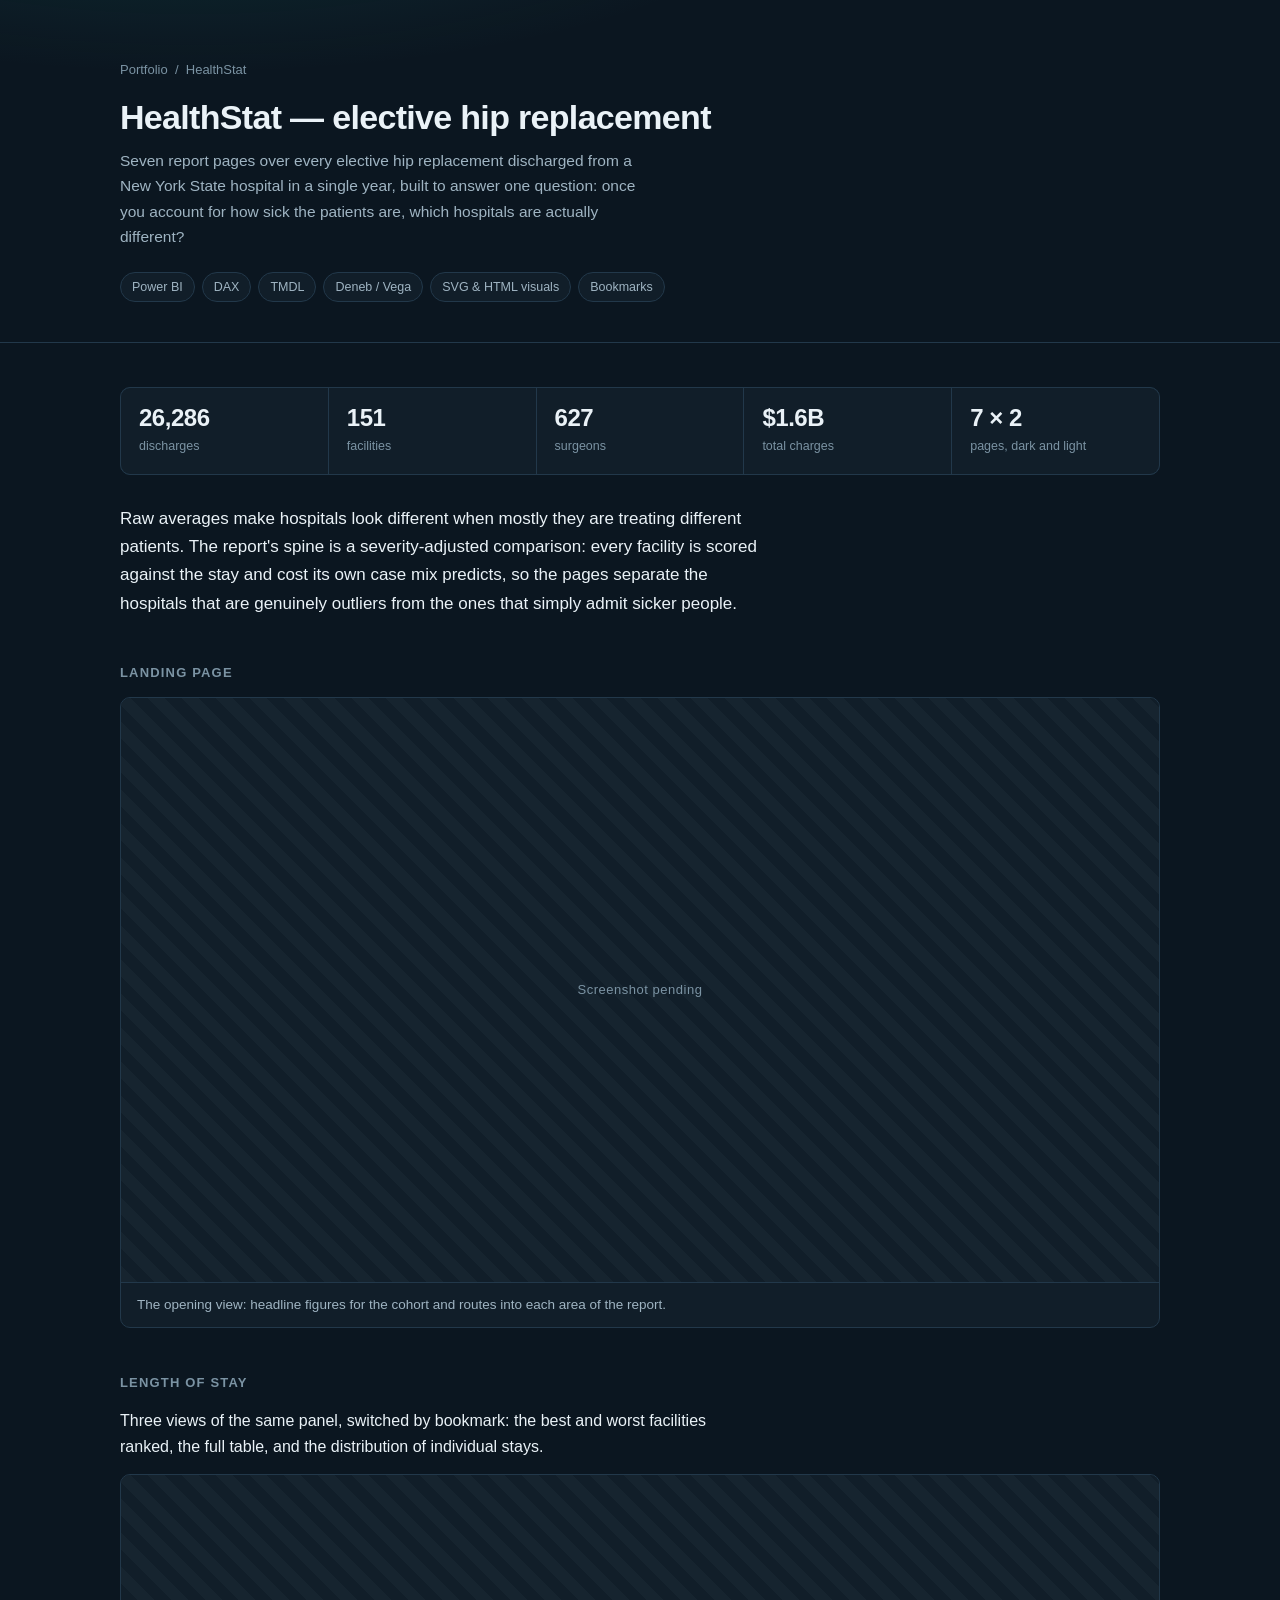
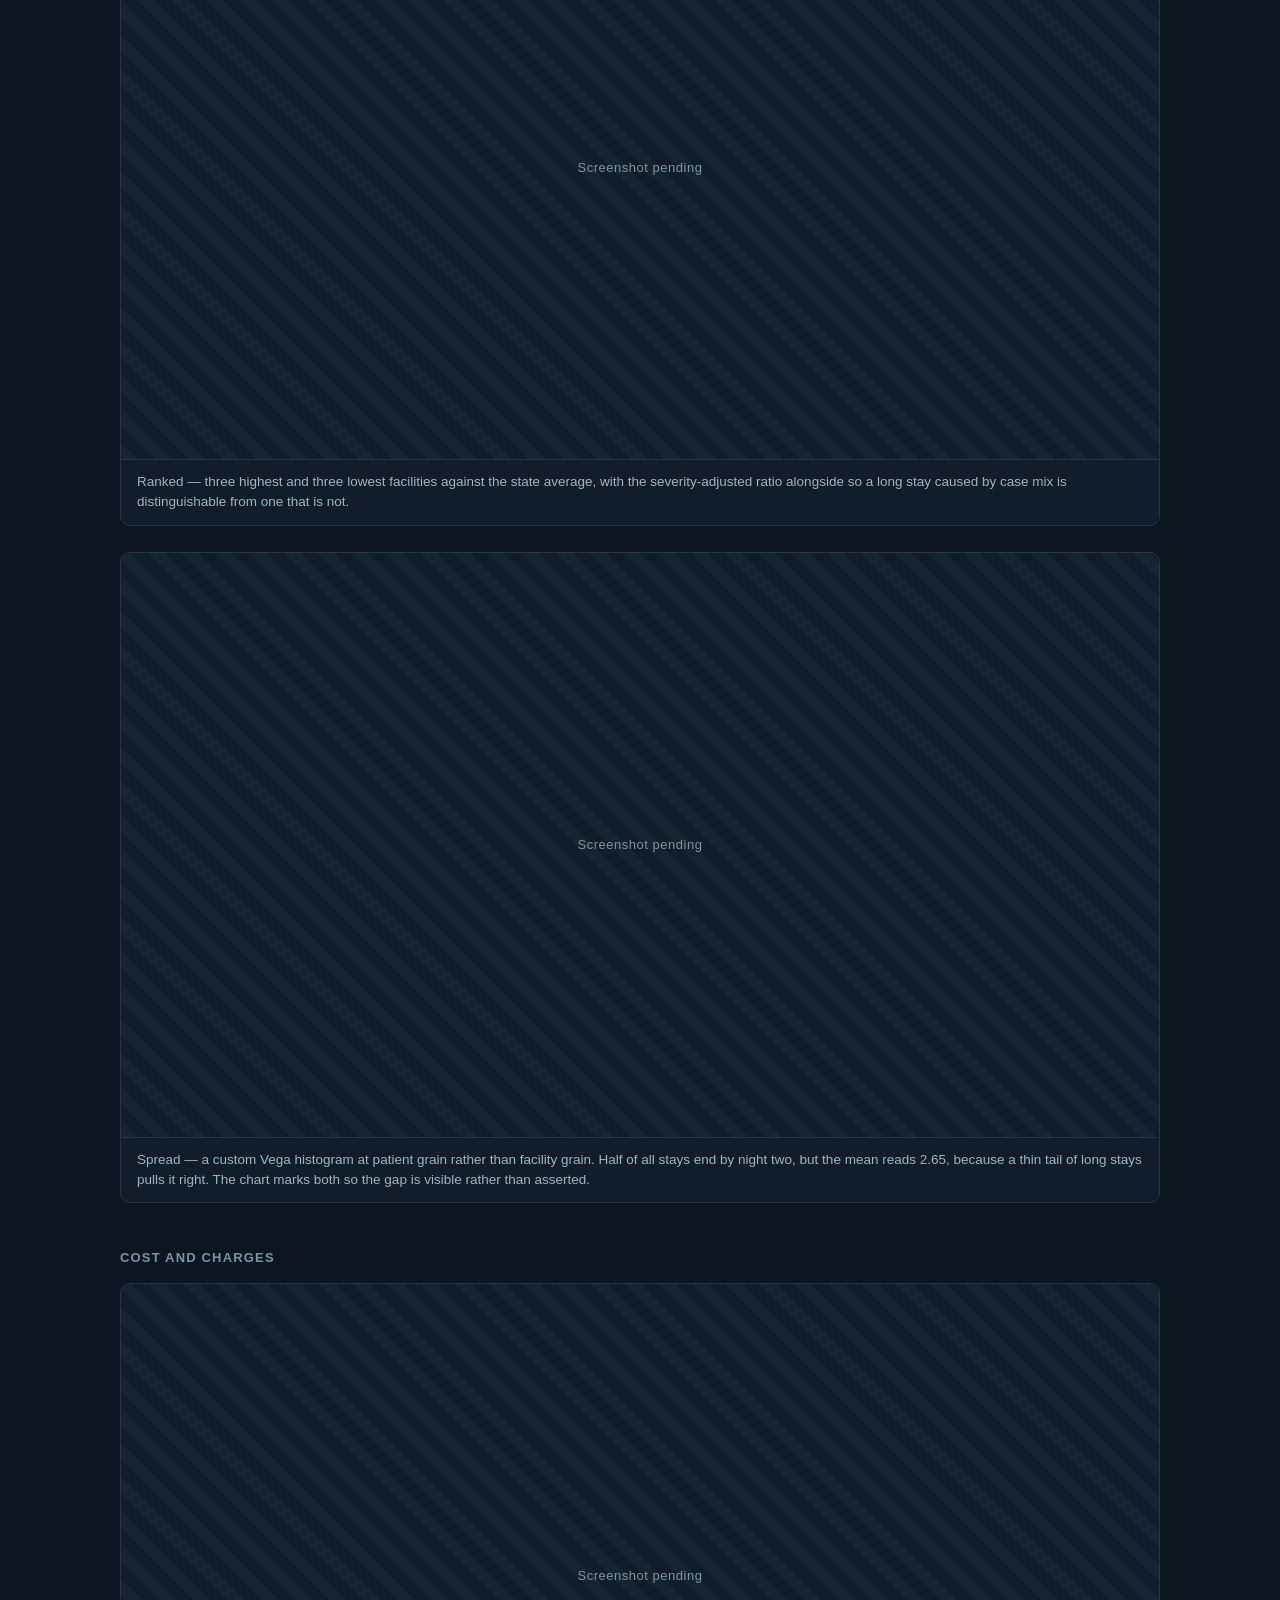
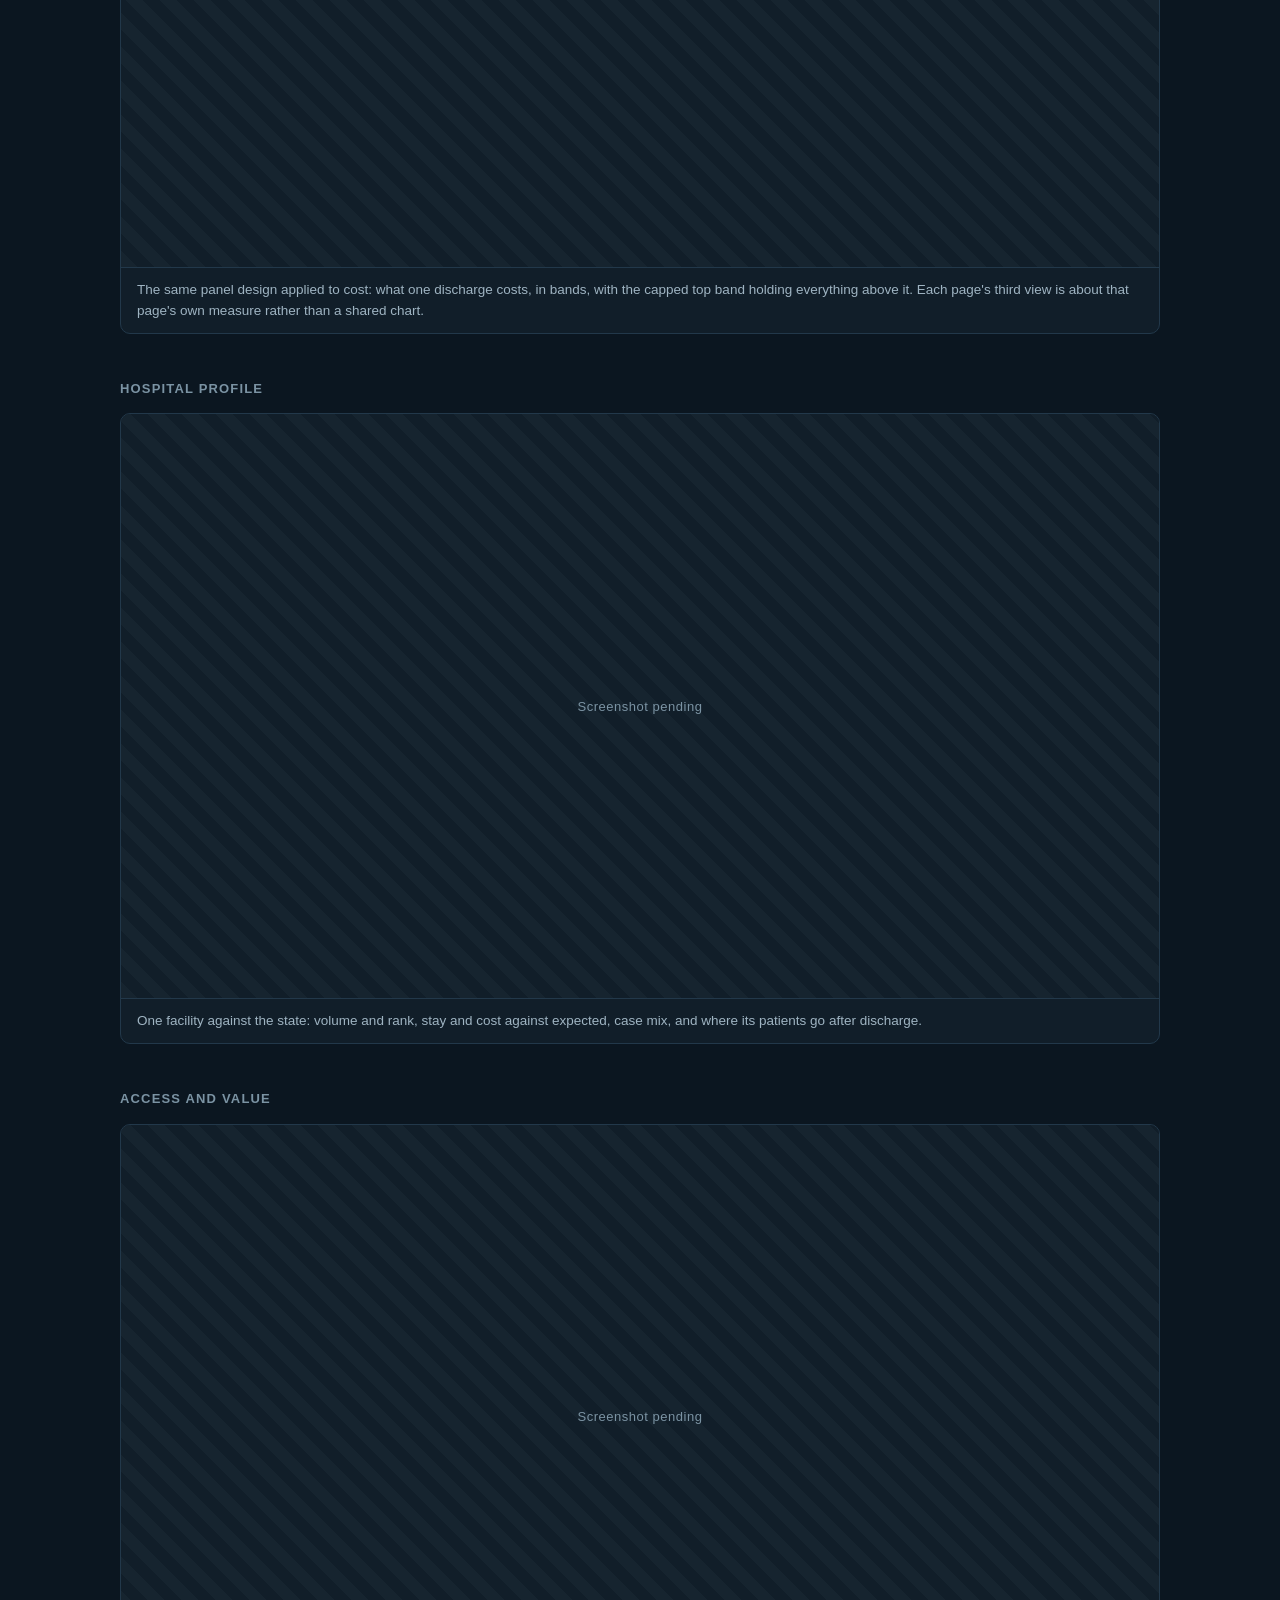
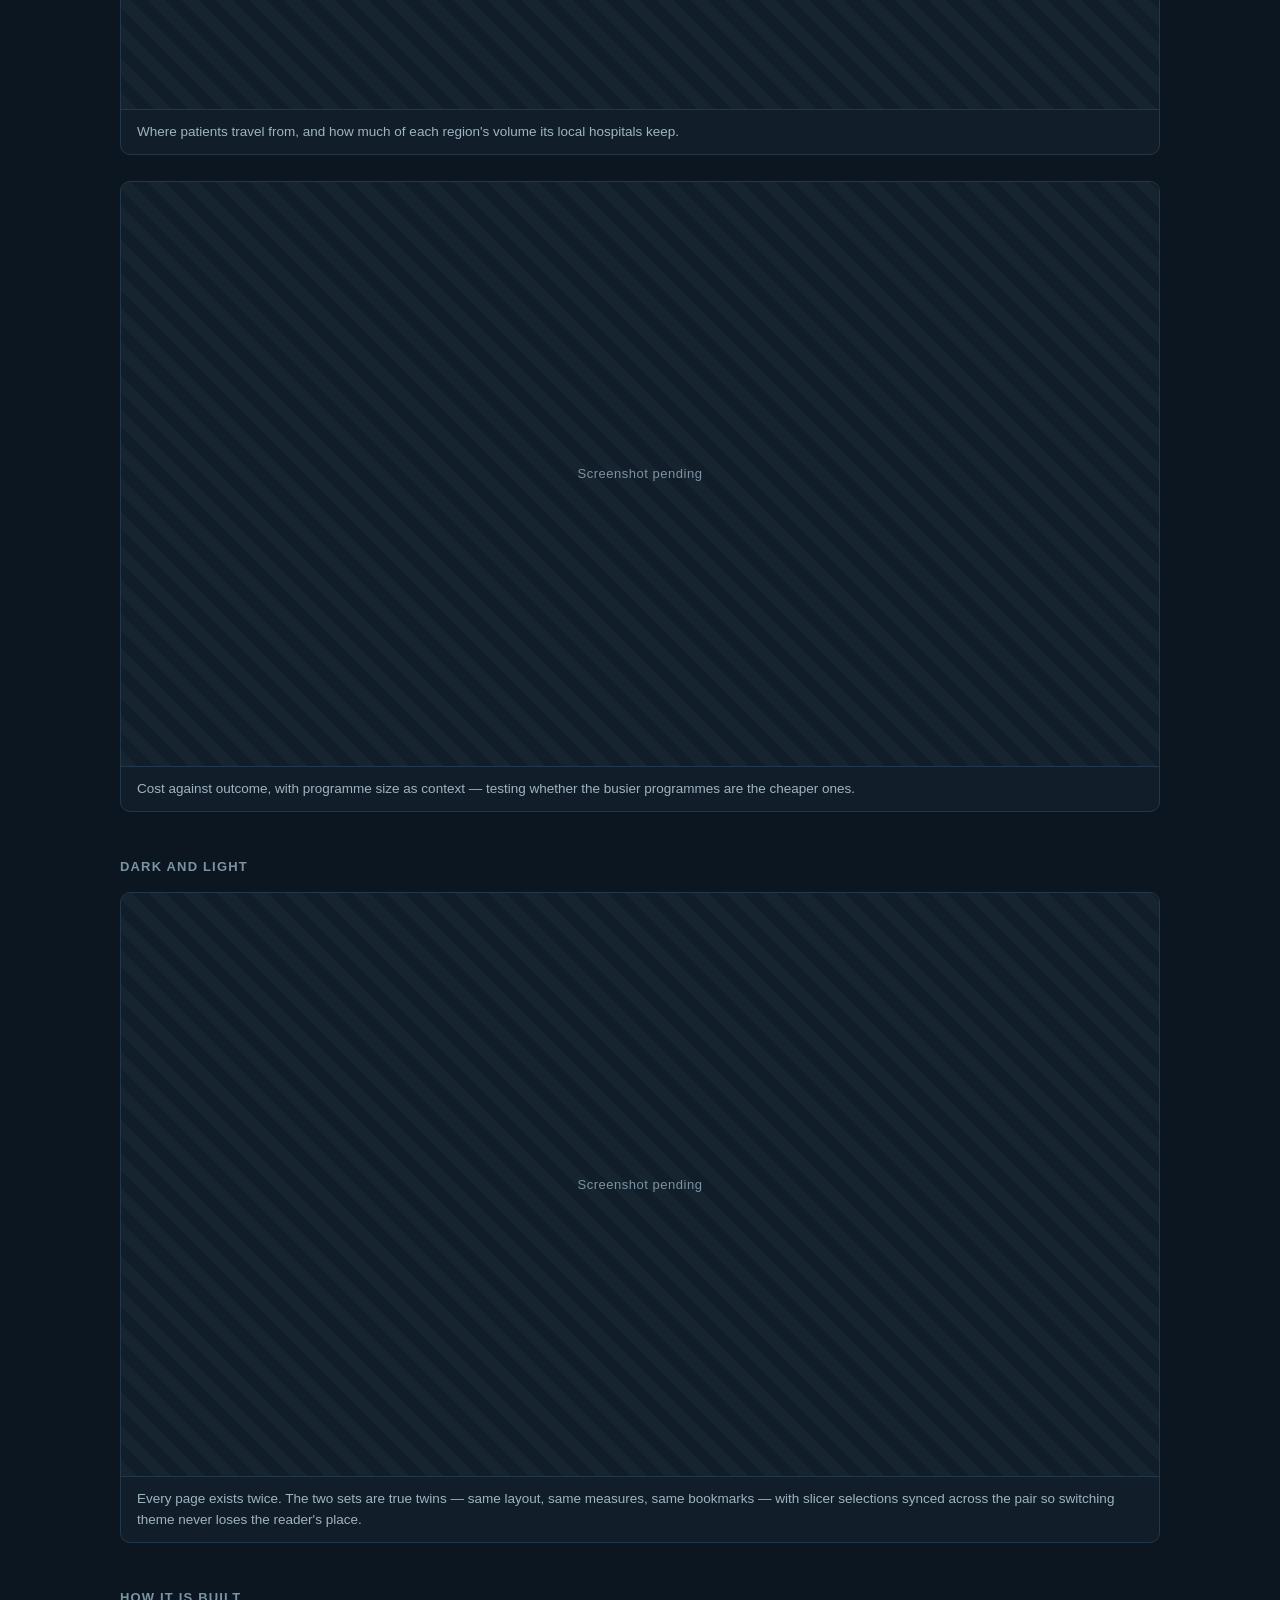
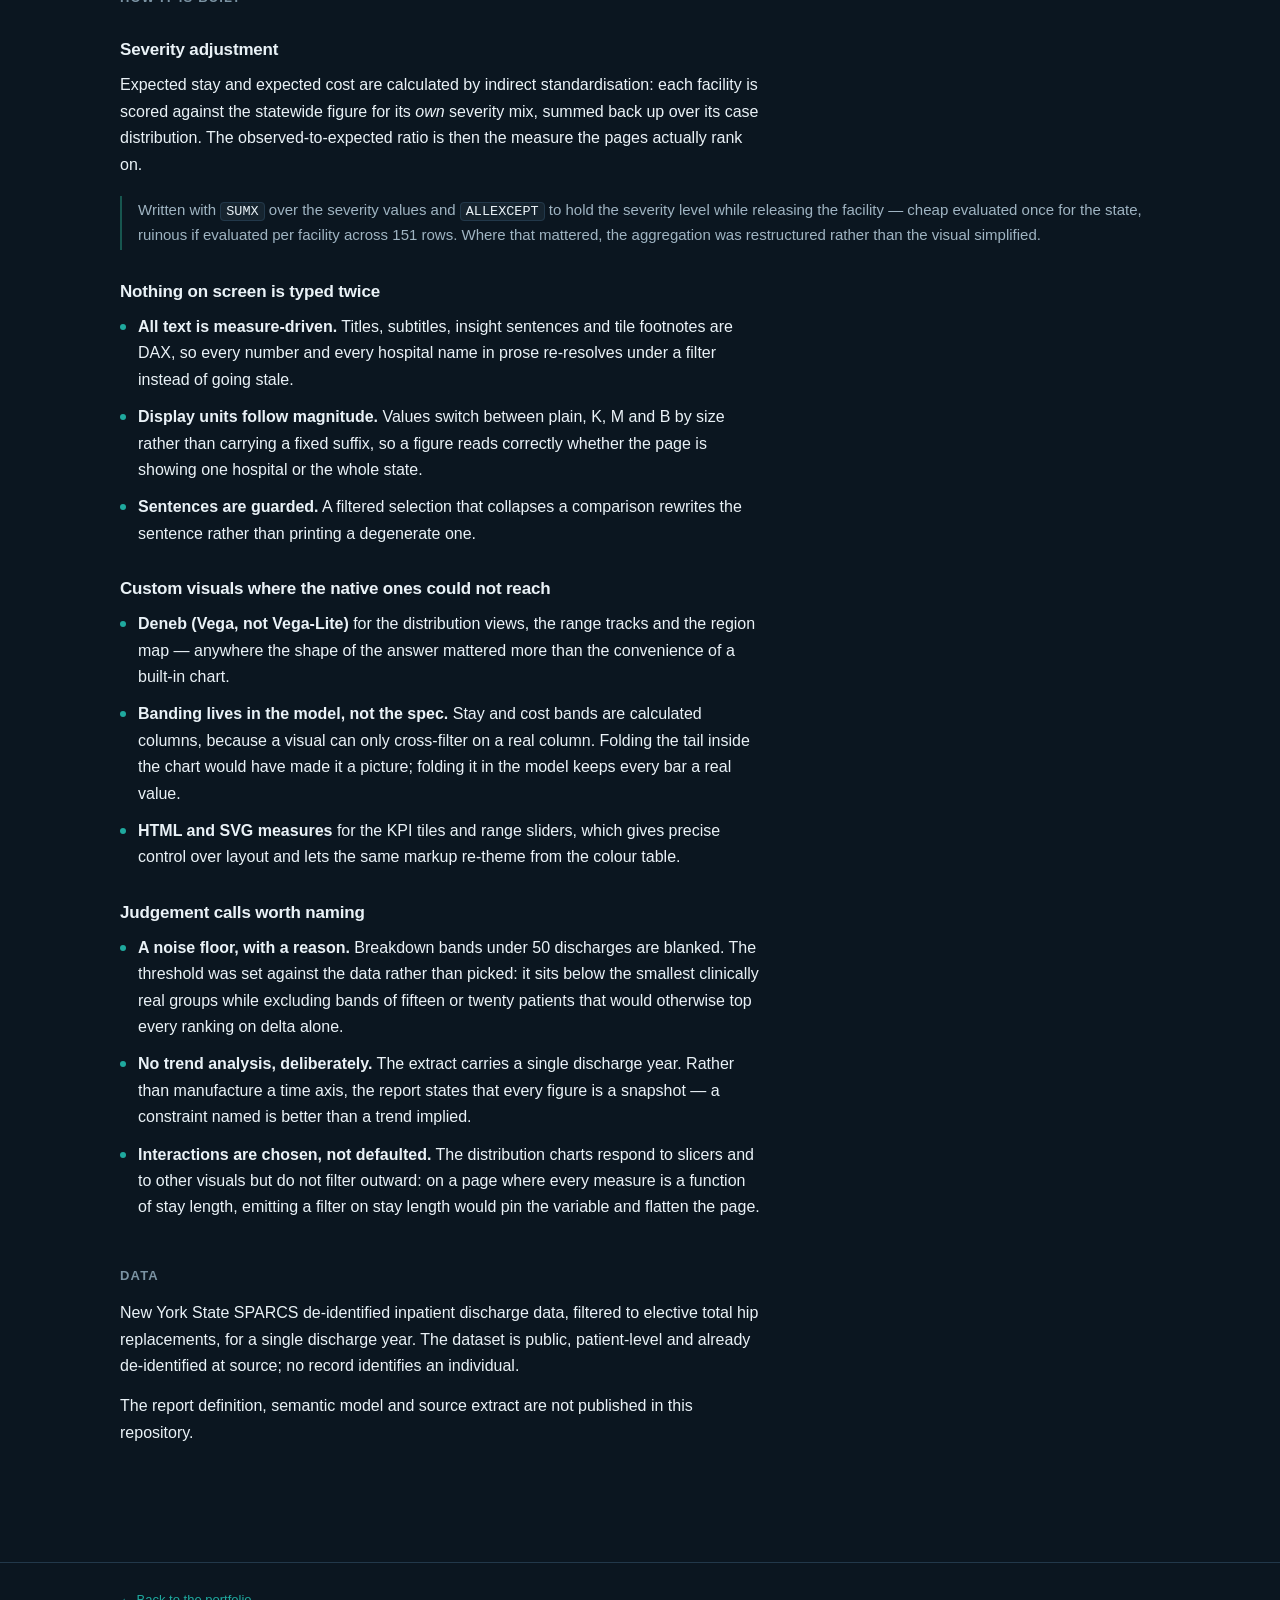
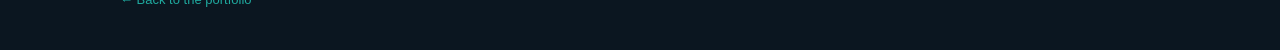
==== docs/healthstat/index.html @ d8886d67 "Add Portfolio site and healthstat case study" ====
<!doctype html>
<html lang="en">
<head>
<meta charset="utf-8">
<meta name="viewport" content="width=device-width, initial-scale=1">
<title>HealthStat — Power BI Portfolio</title>
<meta name="description" content="A seven-page Power BI report over 26,286 elective hip replacement discharges in New York State: severity-adjusted benchmarking, measure-driven text and custom Vega visuals.">
<link rel="stylesheet" href="../assets/style.css">
</head>
<body>

<header class="site">
  <div class="wrap">
    <div class="crumb"><a href="../">Portfolio</a> &nbsp;/&nbsp; HealthStat</div>
    <h1>HealthStat — elective hip replacement</h1>
    <p>Seven report pages over every elective hip replacement discharged from a
       New York State hospital in a single year, built to answer one question:
       once you account for how sick the patients are, which hospitals are
       actually different?</p>
    <ul class="chips">
      <li>Power BI</li>
      <li>DAX</li>
      <li>TMDL</li>
      <li>Deneb / Vega</li>
      <li>SVG &amp; HTML visuals</li>
      <li>Bookmarks</li>
    </ul>
  </div>
</header>

<main>
  <div class="wrap">

    <section>
      <div class="stats">
        <div><b>26,286</b><span>discharges</span></div>
        <div><b>151</b><span>facilities</span></div>
        <div><b>627</b><span>surgeons</span></div>
        <div><b>$1.6B</b><span>total charges</span></div>
        <div><b>7 &times; 2</b><span>pages, dark and light</span></div>
      </div>

      <p class="lead">Raw averages make hospitals look different when mostly
        they are treating different patients. The report's spine is a
        severity-adjusted comparison: every facility is scored against the
        stay and cost its own case mix predicts, so the pages separate the
        hospitals that are genuinely outliers from the ones that simply admit
        sicker people.</p>
    </section>

    <section>
      <h2>Landing page</h2>
      <figure>
        <img src="img/home-dark.png" alt="HealthStat home page"
             onerror="this.closest('figure').classList.add('missing')">
        <figcaption>The opening view: headline figures for the cohort and
          routes into each area of the report.</figcaption>
      </figure>
    </section>

    <section>
      <h2>Length of stay</h2>
      <p>Three views of the same panel, switched by bookmark: the best and
        worst facilities ranked, the full table, and the distribution of
        individual stays.</p>

      <figure>
        <img src="img/los-ranked-dark.png" alt="Length of stay, ranked facilities"
             onerror="this.closest('figure').classList.add('missing')">
        <figcaption>Ranked — three highest and three lowest facilities against
          the state average, with the severity-adjusted ratio alongside so a
          long stay caused by case mix is distinguishable from one that is
          not.</figcaption>
      </figure>

      <figure>
        <img src="img/los-spread-dark.png" alt="Distribution of patient stays"
             onerror="this.closest('figure').classList.add('missing')">
        <figcaption>Spread — a custom Vega histogram at patient grain rather
          than facility grain. Half of all stays end by night two, but the
          mean reads 2.65, because a thin tail of long stays pulls it right.
          The chart marks both so the gap is visible rather than
          asserted.</figcaption>
      </figure>
    </section>

    <section>
      <h2>Cost and charges</h2>
      <figure>
        <img src="img/cost-spread-dark.png" alt="Distribution of cost per discharge"
             onerror="this.closest('figure').classList.add('missing')">
        <figcaption>The same panel design applied to cost: what one discharge
          costs, in bands, with the capped top band holding everything above
          it. Each page's third view is about that page's own measure rather
          than a shared chart.</figcaption>
      </figure>
    </section>

    <section>
      <h2>Hospital profile</h2>
      <figure>
        <img src="img/hospital-profile-dark.png" alt="Single hospital profile"
             onerror="this.closest('figure').classList.add('missing')">
        <figcaption>One facility against the state: volume and rank, stay and
          cost against expected, case mix, and where its patients go after
          discharge.</figcaption>
      </figure>
    </section>

    <section>
      <h2>Access and value</h2>
      <figure>
        <img src="img/access-dark.png" alt="Access to care page"
             onerror="this.closest('figure').classList.add('missing')">
        <figcaption>Where patients travel from, and how much of each region's
          volume its local hospitals keep.</figcaption>
      </figure>
      <figure>
        <img src="img/value-dark.png" alt="Value and efficiency page"
             onerror="this.closest('figure').classList.add('missing')">
        <figcaption>Cost against outcome, with programme size as context —
          testing whether the busier programmes are the cheaper ones.</figcaption>
      </figure>
    </section>

    <section>
      <h2>Dark and light</h2>
      <figure>
        <img src="img/los-light.png" alt="Length of stay in the light theme"
             onerror="this.closest('figure').classList.add('missing')">
        <figcaption>Every page exists twice. The two sets are true twins —
          same layout, same measures, same bookmarks — with slicer selections
          synced across the pair so switching theme never loses the
          reader's place.</figcaption>
      </figure>
    </section>

    <section>
      <h2>How it is built</h2>

      <h3>Severity adjustment</h3>
      <p>Expected stay and expected cost are calculated by indirect
        standardisation: each facility is scored against the statewide figure
        for its <em>own</em> severity mix, summed back up over its case
        distribution. The observed-to-expected ratio is then the measure the
        pages actually rank on.</p>
      <blockquote>Written with <code>SUMX</code> over the severity values and
        <code>ALLEXCEPT</code> to hold the severity level while releasing the
        facility — cheap evaluated once for the state, ruinous if evaluated per
        facility across 151 rows. Where that mattered, the aggregation was
        restructured rather than the visual simplified.</blockquote>

      <h3>Nothing on screen is typed twice</h3>
      <ul class="notes">
        <li><b>All text is measure-driven.</b> Titles, subtitles, insight
          sentences and tile footnotes are DAX, so every number and every
          hospital name in prose re-resolves under a filter instead of going
          stale.</li>
        <li><b>Display units follow magnitude.</b> Values switch between plain,
          K, M and B by size rather than carrying a fixed suffix, so a figure
          reads correctly whether the page is showing one hospital or the whole
          state.</li>
        <li><b>Sentences are guarded.</b> A filtered selection that collapses a
          comparison rewrites the sentence rather than printing a degenerate
          one.</li>
      </ul>

      <h3>Custom visuals where the native ones could not reach</h3>
      <ul class="notes">
        <li><b>Deneb (Vega, not Vega-Lite)</b> for the distribution views, the
          range tracks and the region map — anywhere the shape of the answer
          mattered more than the convenience of a built-in chart.</li>
        <li><b>Banding lives in the model, not the spec.</b> Stay and cost bands
          are calculated columns, because a visual can only cross-filter on a
          real column. Folding the tail inside the chart would have made it a
          picture; folding it in the model keeps every bar a real value.</li>
        <li><b>HTML and SVG measures</b> for the KPI tiles and range sliders,
          which gives precise control over layout and lets the same markup
          re-theme from the colour table.</li>
      </ul>

      <h3>Judgement calls worth naming</h3>
      <ul class="notes">
        <li><b>A noise floor, with a reason.</b> Breakdown bands under 50
          discharges are blanked. The threshold was set against the data rather
          than picked: it sits below the smallest clinically real groups while
          excluding bands of fifteen or twenty patients that would otherwise
          top every ranking on delta alone.</li>
        <li><b>No trend analysis, deliberately.</b> The extract carries a single
          discharge year. Rather than manufacture a time axis, the report states
          that every figure is a snapshot — a constraint named is better than a
          trend implied.</li>
        <li><b>Interactions are chosen, not defaulted.</b> The distribution
          charts respond to slicers and to other visuals but do not filter
          outward: on a page where every measure is a function of stay length,
          emitting a filter on stay length would pin the variable and flatten
          the page.</li>
      </ul>
    </section>

    <section>
      <h2>Data</h2>
      <p>New York State SPARCS de-identified inpatient discharge data, filtered
        to elective total hip replacements, for a single discharge year. The
        dataset is public, patient-level and already de-identified at source;
        no record identifies an individual.</p>
      <p>The report definition, semantic model and source extract are not
        published in this repository.</p>
    </section>

  </div>
</main>

<footer class="site">
  <div class="wrap">
    <p><a href="../">&larr; Back to the portfolio</a></p>
  </div>
</footer>

</body>
</html>
---- docs/assets/style.css ----
/* Shared across every page, so a new project folder inherits the look with
   no CSS of its own. Palette is taken from the reports themselves. */

:root {
  --bg:       #0B1620;
  --panel:    #111E29;
  --panel-2:  #16242F;
  --line:     #22384A;
  --ink:      #EAF2F7;
  --ink-2:    #9FB4C2;
  --ink-3:    #7B93A3;
  --accent:   #1FA99E;
  --accent-d: #17564F;
  --warm:     #E08A63;
  --radius:   10px;
  --maxw:     1080px;
}

* { box-sizing: border-box; }

html { -webkit-text-size-adjust: 100%; }

body {
  margin: 0;
  background: var(--bg);
  color: var(--ink);
  font-family: Arial, Helvetica, sans-serif;
  font-size: 16px;
  line-height: 1.65;
  -webkit-font-smoothing: antialiased;
}

.wrap { max-width: var(--maxw); margin: 0 auto; padding: 0 20px; }

a { color: var(--accent); text-decoration: none; }
a:hover { text-decoration: underline; }

/* ---------------------------------------------------------------- header */

header.site {
  border-bottom: 1px solid var(--line);
  padding: 56px 0 40px;
  background:
    radial-gradient(900px 300px at 15% -40%, rgba(31,169,158,.16), transparent 70%),
    var(--bg);
}
header.site h1 {
  margin: 0 0 10px;
  font-size: 34px;
  line-height: 1.15;
  letter-spacing: -.02em;
}
header.site p {
  margin: 0;
  max-width: 60ch;
  color: var(--ink-2);
  font-size: 15.5px;
}

.crumb {
  display: inline-block;
  margin-bottom: 18px;
  font-size: 13px;
  color: var(--ink-3);
}
.crumb a { color: var(--ink-3); }
.crumb a:hover { color: var(--accent); }

/* ----------------------------------------------------------------- chips */

.chips {
  display: flex;
  flex-wrap: wrap;
  gap: 7px;
  margin: 22px 0 0;
  padding: 0;
  list-style: none;
}
.chips li {
  border: 1px solid var(--line);
  border-radius: 999px;
  padding: 4px 11px;
  font-size: 12.5px;
  color: var(--ink-2);
  background: var(--panel);
}

/* ------------------------------------------------------------------ grid */

.grid {
  display: grid;
  grid-template-columns: repeat(auto-fill, minmax(320px, 1fr));
  gap: 20px;
  margin: 36px 0 0;
}

.card {
  display: block;
  border: 1px solid var(--line);
  border-radius: var(--radius);
  background: var(--panel);
  overflow: hidden;
  color: inherit;
  transition: border-color .15s, transform .15s;
}
.card:hover {
  border-color: var(--accent);
  text-decoration: none;
  transform: translateY(-2px);
}
/* The card image sits in a framed box, so a project whose screenshot has not
   been taken yet shows the same deliberate placeholder as the figures below
   rather than an empty panel. */
.card .shot {
  position: relative;
  aspect-ratio: 16 / 9;
  border-bottom: 1px solid var(--line);
  background:
    repeating-linear-gradient(45deg, var(--panel-2) 0 12px, var(--panel) 12px 24px);
}
.card .shot::before {
  content: "Screenshot pending";
  position: absolute;
  inset: 0;
  display: flex;
  align-items: center;
  justify-content: center;
  color: var(--ink-3);
  font-size: 12.5px;
  letter-spacing: .04em;
}
.card .shot img {
  position: relative;
  display: block;
  width: 100%;
  height: 100%;
  object-fit: cover;
}
.card .body { padding: 16px 18px 18px; }
.card h3 { margin: 0 0 6px; font-size: 17px; letter-spacing: -.01em; }
.card p  { margin: 0; color: var(--ink-2); font-size: 14px; line-height: 1.55; }
.card .tag {
  display: inline-block;
  margin-top: 12px;
  font-size: 12px;
  color: var(--accent);
}

/* --------------------------------------------------------------- content */

main { padding: 44px 0 72px; }

section { margin: 0 0 44px; }

h2 {
  margin: 0 0 14px;
  font-size: 13px;
  letter-spacing: .09em;
  text-transform: uppercase;
  color: var(--ink-3);
  font-weight: 700;
}
h3 { font-size: 17px; margin: 28px 0 8px; letter-spacing: -.01em; }

p { margin: 0 0 14px; max-width: 72ch; }
.lead { font-size: 17px; color: var(--ink); max-width: 68ch; }

ul.notes { margin: 0 0 14px; padding-left: 0; list-style: none; max-width: 72ch; }
ul.notes li {
  position: relative;
  padding-left: 18px;
  margin-bottom: 11px;
}
ul.notes li::before {
  content: "";
  position: absolute;
  left: 0; top: 10px;
  width: 6px; height: 6px;
  border-radius: 50%;
  background: var(--accent);
}
ul.notes b { color: var(--ink); }

code {
  font-family: Consolas, "SF Mono", Menlo, monospace;
  font-size: 13.5px;
  background: var(--panel-2);
  border: 1px solid var(--line);
  border-radius: 4px;
  padding: 1px 5px;
  color: var(--ink);
}

blockquote {
  margin: 18px 0;
  padding: 2px 0 2px 16px;
  border-left: 2px solid var(--accent-d);
  color: var(--ink-2);
  font-size: 15px;
}

/* ----------------------------------------------------------------- stats */

.stats {
  display: grid;
  grid-template-columns: repeat(auto-fit, minmax(140px, 1fr));
  gap: 1px;
  background: var(--line);
  border: 1px solid var(--line);
  border-radius: var(--radius);
  overflow: hidden;
  margin: 0 0 30px;
}
.stats div { background: var(--panel); padding: 16px 18px; }
.stats b {
  display: block;
  font-size: 24px;
  letter-spacing: -.02em;
  line-height: 1.15;
}
.stats span { font-size: 12.5px; color: var(--ink-3); }

/* --------------------------------------------------------------- figures */

figure {
  margin: 0 0 26px;
  border: 1px solid var(--line);
  border-radius: var(--radius);
  overflow: hidden;
  background: var(--panel);
}
figure img {
  display: block;
  width: 100%;
  height: auto;
  border-bottom: 1px solid var(--line);
}
figure figcaption {
  padding: 12px 16px;
  font-size: 13.5px;
  color: var(--ink-2);
  line-height: 1.5;
}

/* A screenshot that has not been added yet renders as a deliberate
   placeholder rather than a broken image icon. */
figure.missing img { display: none; }
figure.missing::before {
  content: "Screenshot pending";
  display: flex;
  align-items: center;
  justify-content: center;
  aspect-ratio: 16 / 9;
  background:
    repeating-linear-gradient(45deg, var(--panel-2) 0 12px, var(--panel) 12px 24px);
  border-bottom: 1px solid var(--line);
  color: var(--ink-3);
  font-size: 13px;
  letter-spacing: .04em;
}

/* ---------------------------------------------------------------- footer */

footer.site {
  border-top: 1px solid var(--line);
  padding: 26px 0 40px;
  color: var(--ink-3);
  font-size: 13px;
}
footer.site p { margin: 0; max-width: 72ch; }

/* ----------------------------------------------------------------- phone */

@media (max-width: 640px) {
  header.site { padding: 38px 0 30px; }
  header.site h1 { font-size: 26px; }
  .grid { grid-template-columns: 1fr; }
  .stats { grid-template-columns: repeat(2, 1fr); }
  body { font-size: 15.5px; }
}
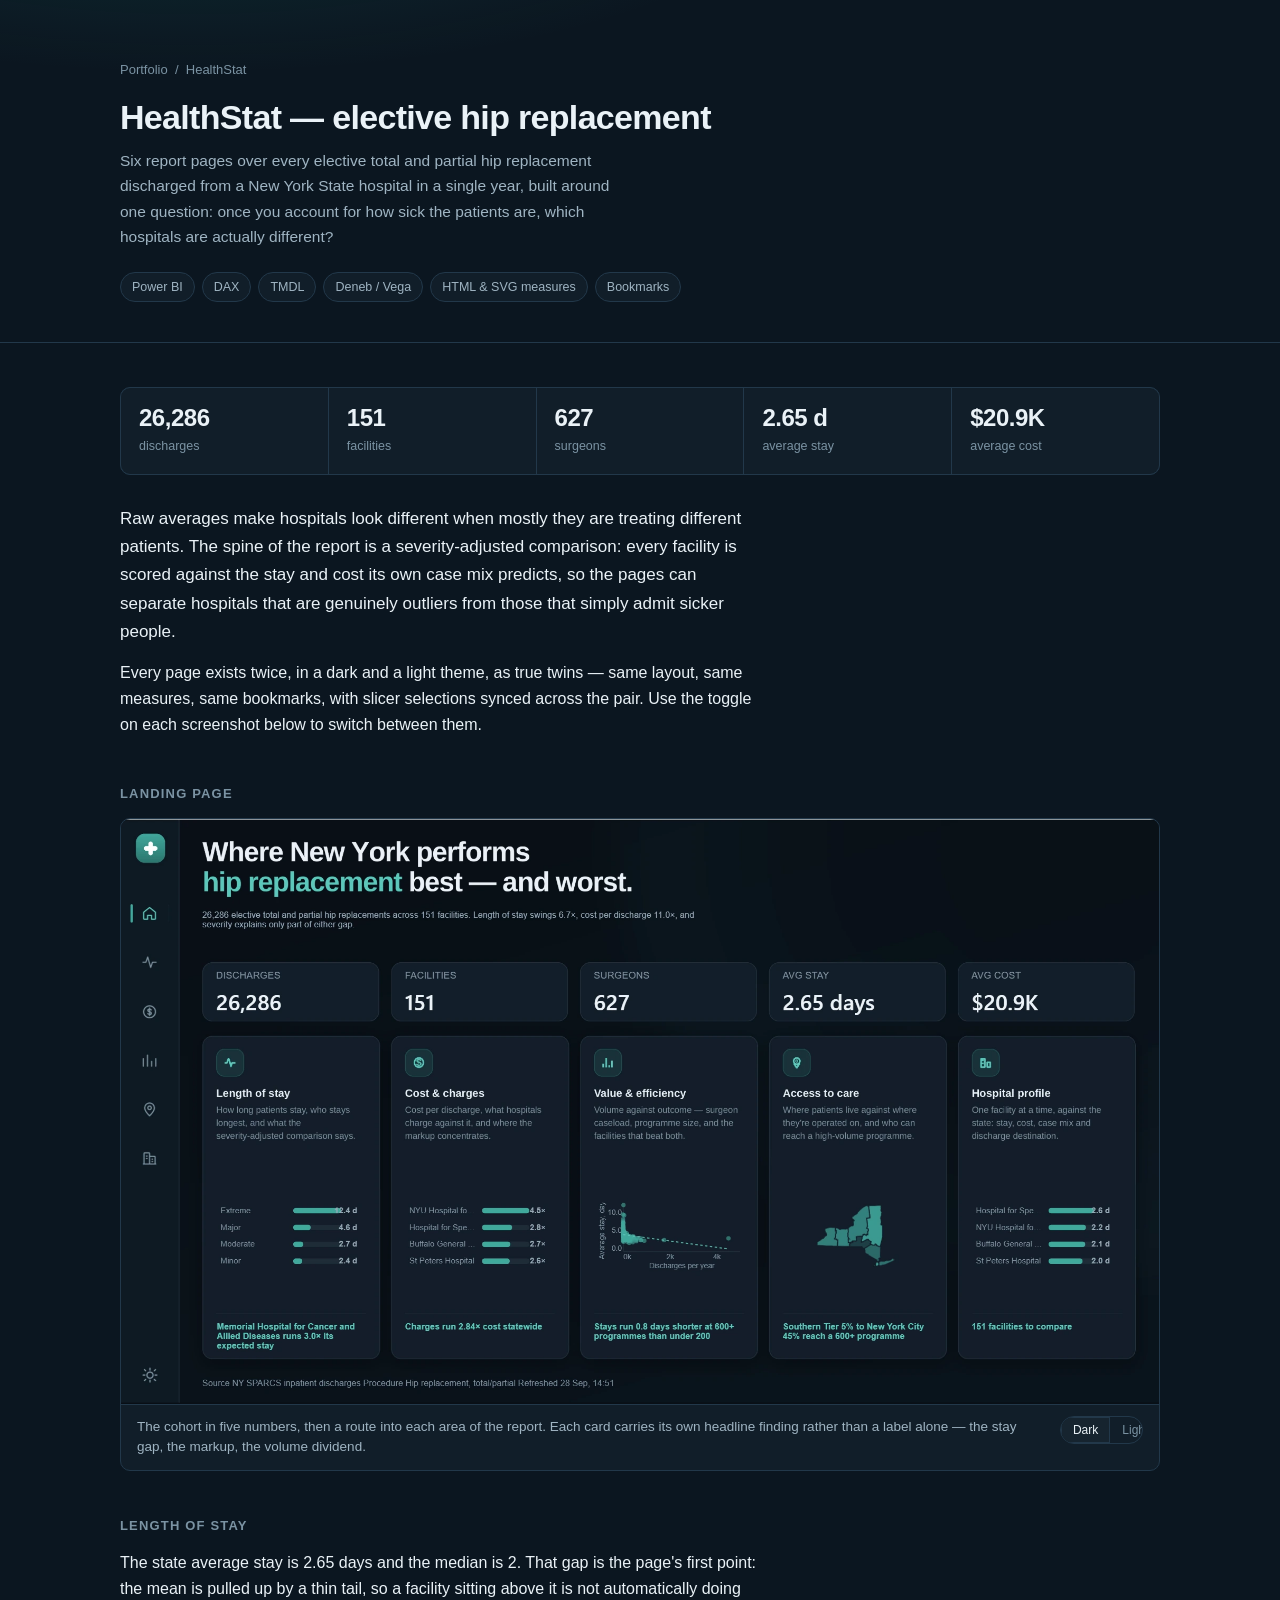
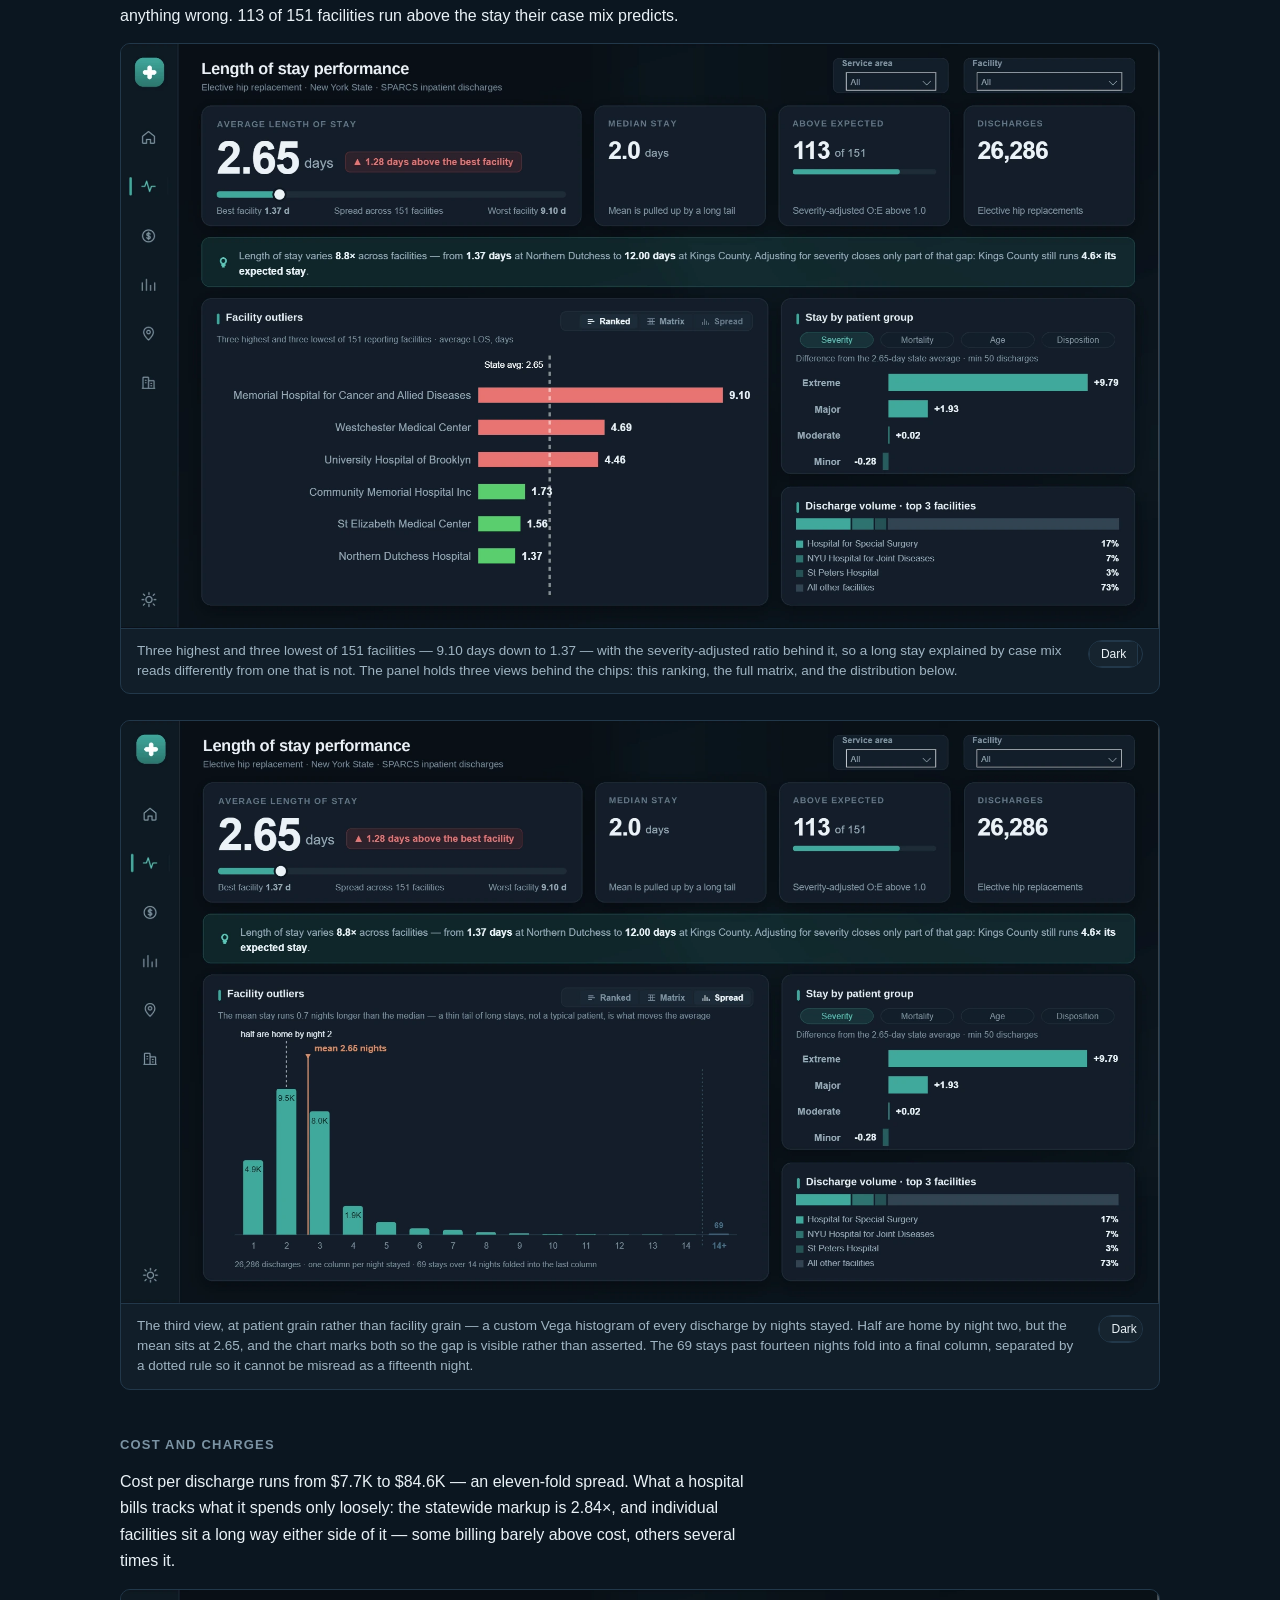
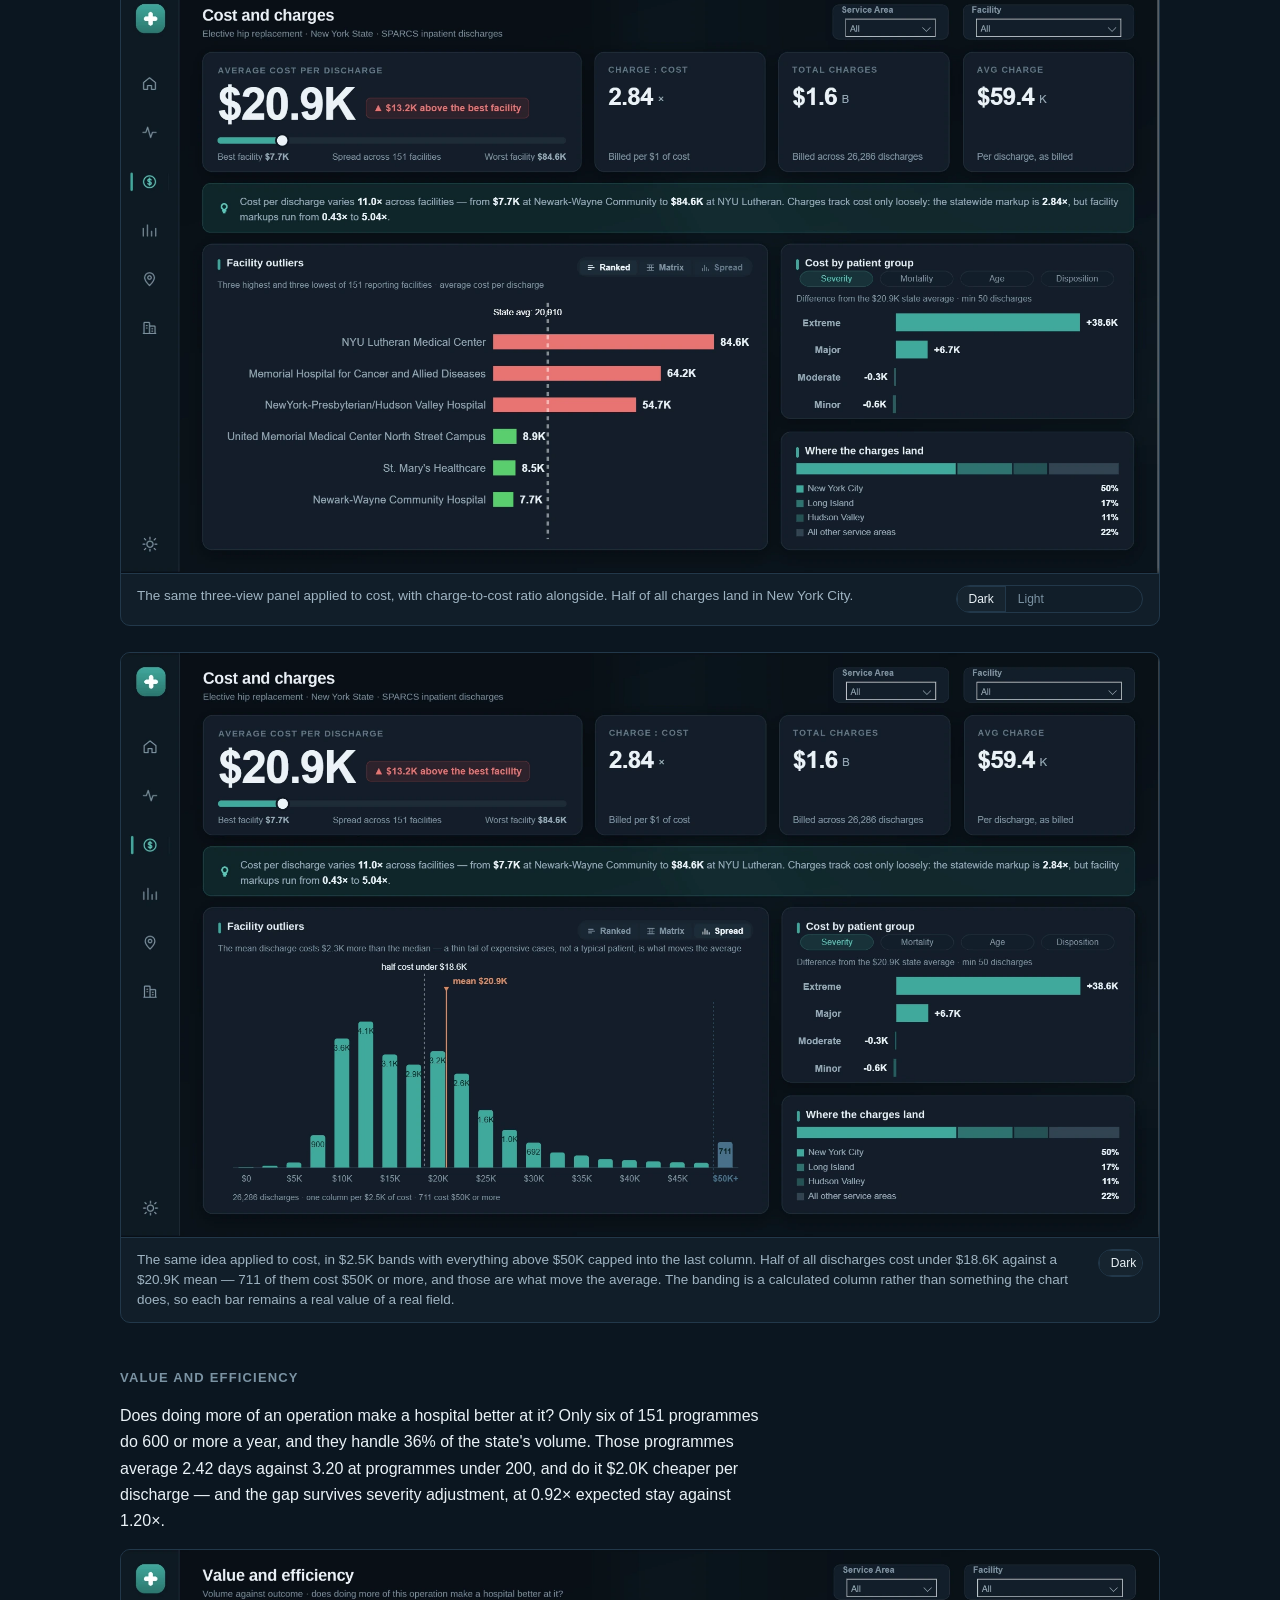
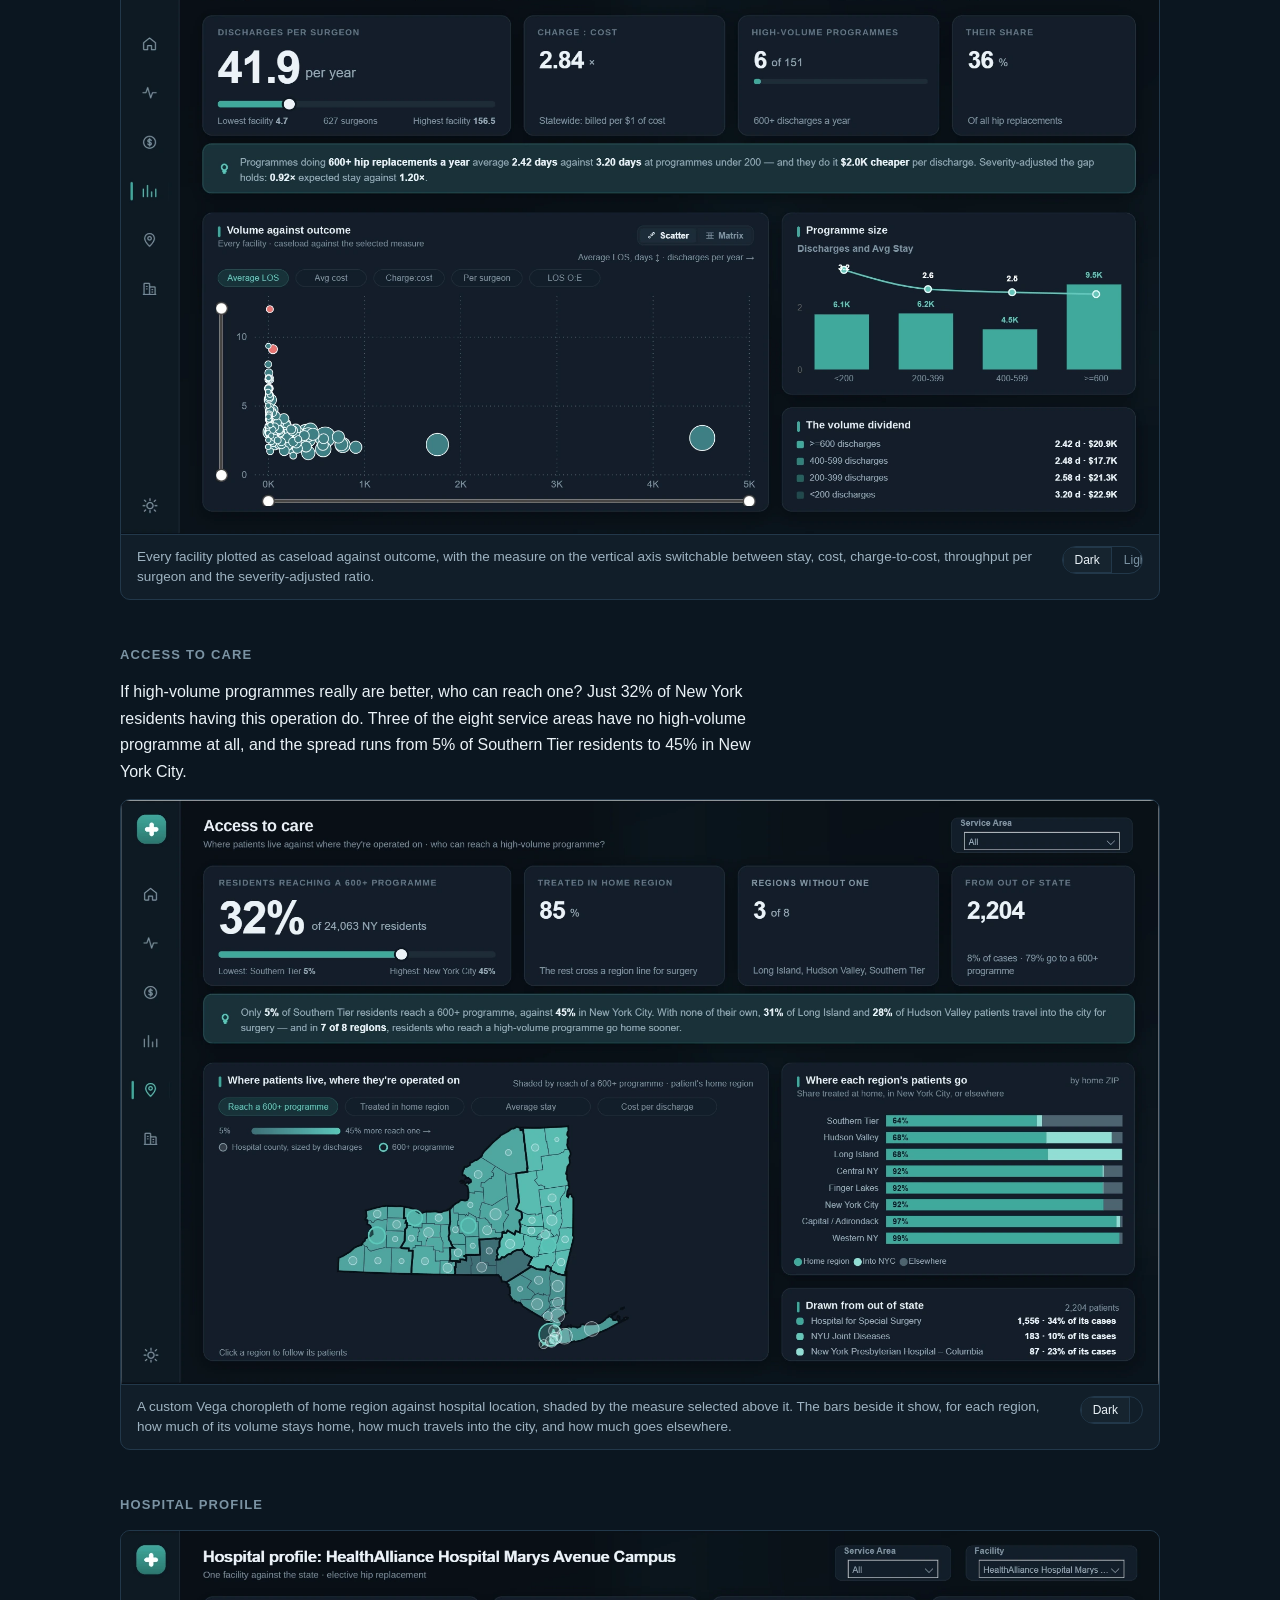
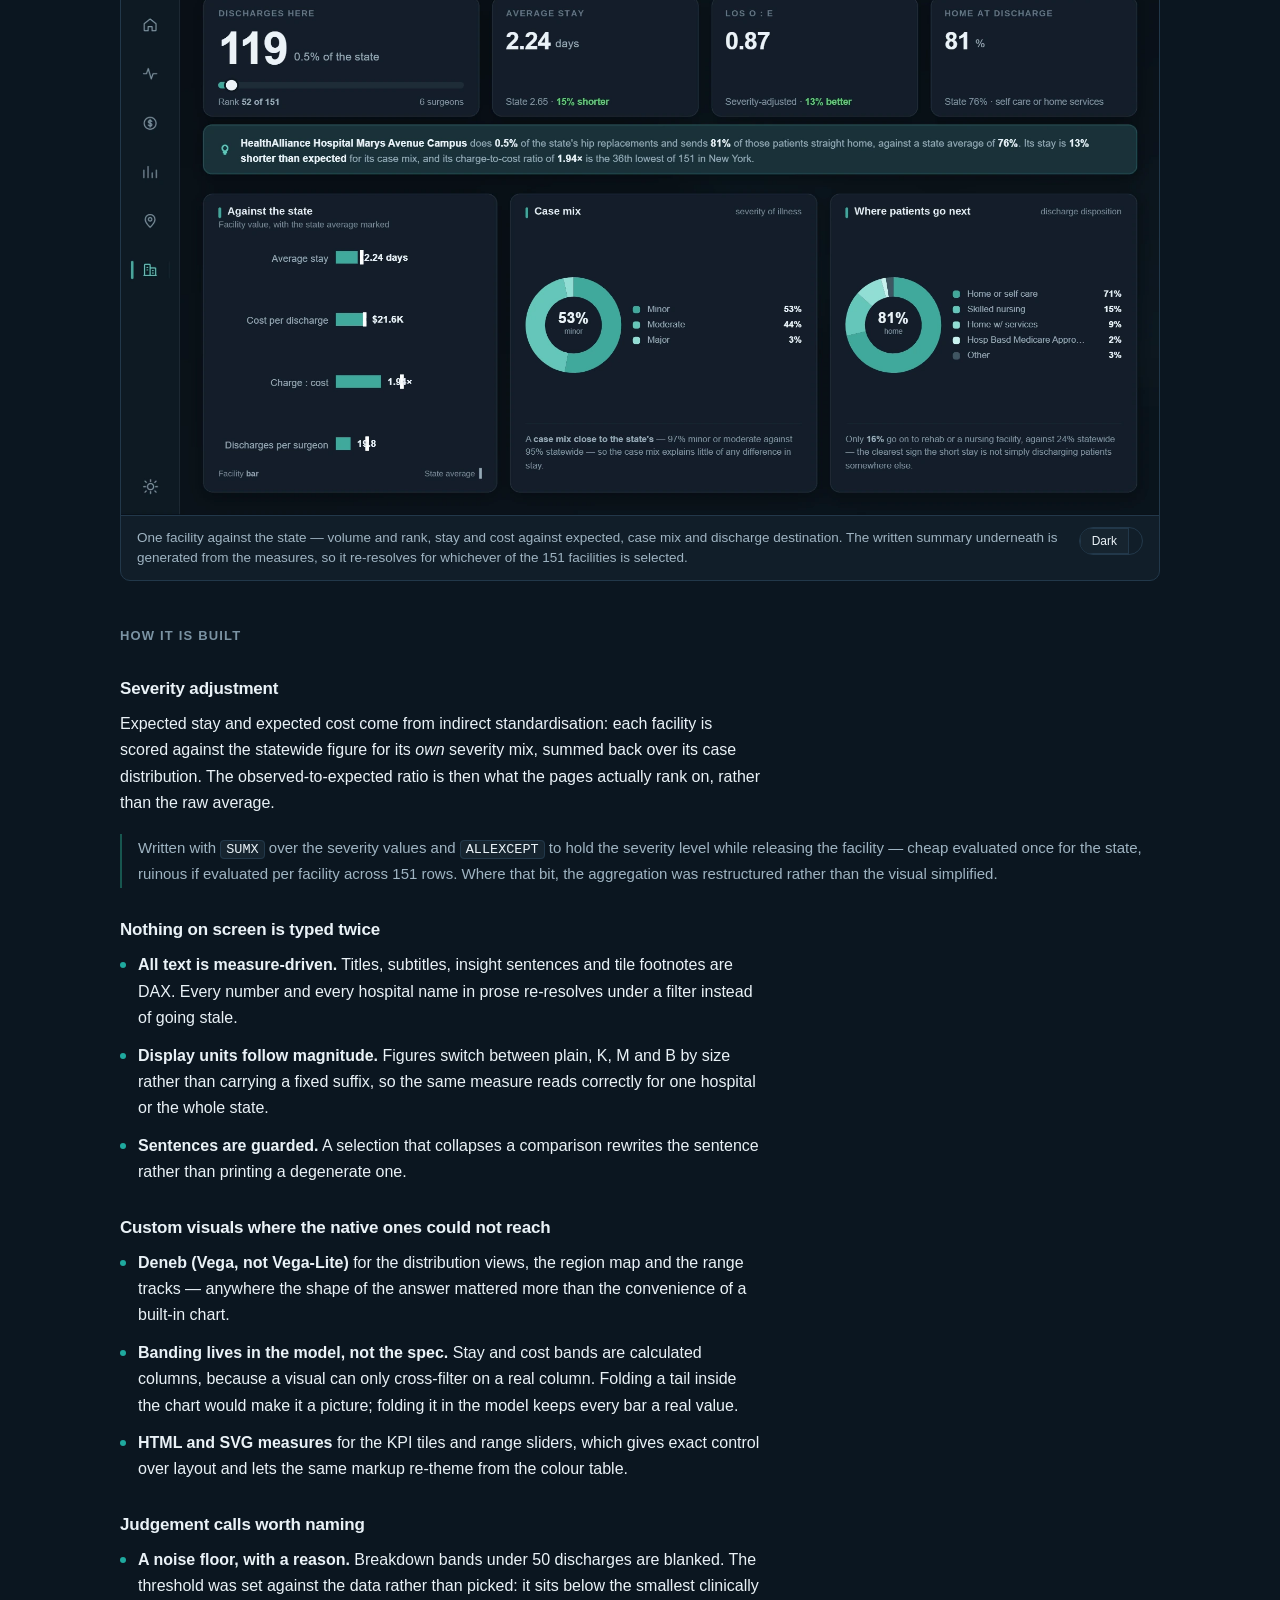
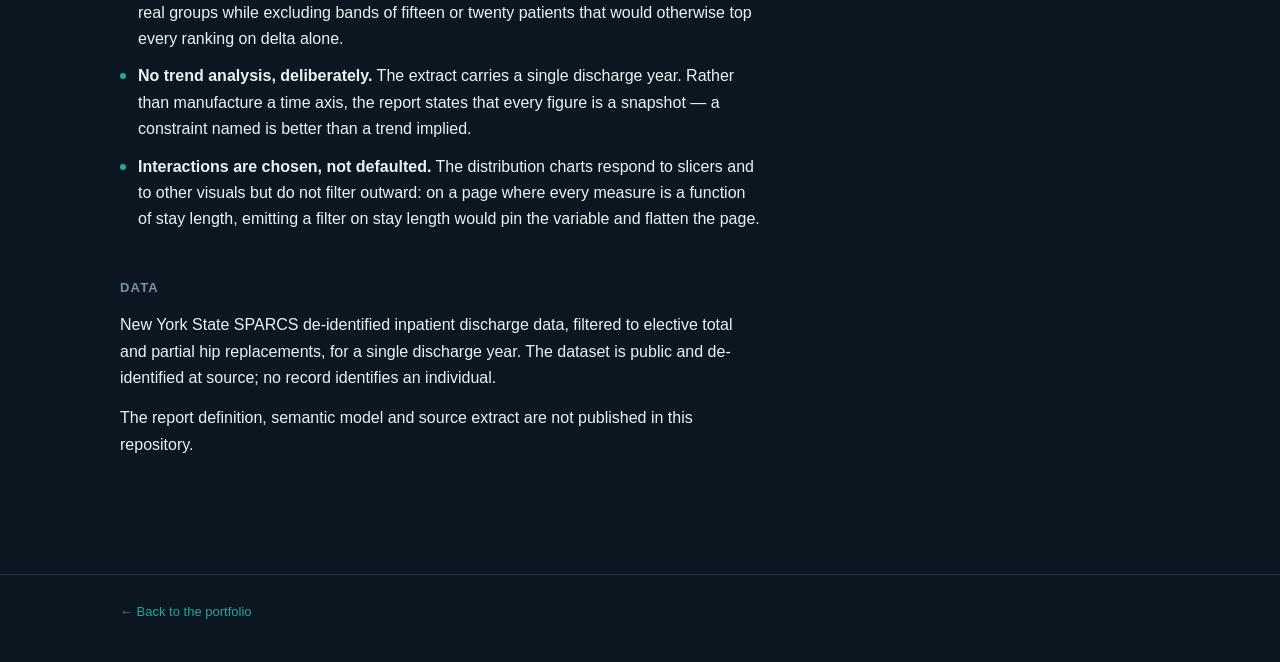
==== commit 74cbb9a6: "new changes ss" ====
--- a/docs/healthstat/index.html
+++ b/docs/healthstat/index.html
@@ -4,7 +4,7 @@
 <meta charset="utf-8">
 <meta name="viewport" content="width=device-width, initial-scale=1">
 <title>HealthStat — Power BI Portfolio</title>
-<meta name="description" content="A seven-page Power BI report over 26,286 elective hip replacement discharges in New York State: severity-adjusted benchmarking, measure-driven text and custom Vega visuals.">
+<meta name="description" content="A six-page Power BI report over 26,286 elective hip replacement discharges in New York State: severity-adjusted benchmarking, measure-driven text and custom Vega visuals.">
 <link rel="stylesheet" href="../assets/style.css">
 </head>
 <body>
@@ -13,16 +13,16 @@
   <div class="wrap">
     <div class="crumb"><a href="../">Portfolio</a> &nbsp;/&nbsp; HealthStat</div>
     <h1>HealthStat — elective hip replacement</h1>
-    <p>Seven report pages over every elective hip replacement discharged from a
-       New York State hospital in a single year, built to answer one question:
-       once you account for how sick the patients are, which hospitals are
-       actually different?</p>
+    <p>Six report pages over every elective total and partial hip replacement
+       discharged from a New York State hospital in a single year, built around
+       one question: once you account for how sick the patients are, which
+       hospitals are actually different?</p>
     <ul class="chips">
       <li>Power BI</li>
       <li>DAX</li>
       <li>TMDL</li>
       <li>Deneb / Vega</li>
-      <li>SVG &amp; HTML visuals</li>
+      <li>HTML &amp; SVG measures</li>
       <li>Bookmarks</li>
     </ul>
   </div>
@@ -36,102 +36,158 @@
         <div><b>26,286</b><span>discharges</span></div>
         <div><b>151</b><span>facilities</span></div>
         <div><b>627</b><span>surgeons</span></div>
-        <div><b>$1.6B</b><span>total charges</span></div>
-        <div><b>7 &times; 2</b><span>pages, dark and light</span></div>
+        <div><b>2.65 d</b><span>average stay</span></div>
+        <div><b>$20.9K</b><span>average cost</span></div>
       </div>
 
       <p class="lead">Raw averages make hospitals look different when mostly
-        they are treating different patients. The report's spine is a
-        severity-adjusted comparison: every facility is scored against the
-        stay and cost its own case mix predicts, so the pages separate the
-        hospitals that are genuinely outliers from the ones that simply admit
-        sicker people.</p>
+        they are treating different patients. The spine of the report is a
+        severity-adjusted comparison: every facility is scored against the stay
+        and cost its own case mix predicts, so the pages can separate hospitals
+        that are genuinely outliers from those that simply admit sicker people.</p>
+
+      <p>Every page exists twice, in a dark and a light theme, as true twins —
+        same layout, same measures, same bookmarks, with slicer selections
+        synced across the pair. Use the toggle on each screenshot below to
+        switch between them.</p>
     </section>
 
     <section>
       <h2>Landing page</h2>
-      <figure>
-        <img src="img/home-dark.png" alt="HealthStat home page"
-             onerror="this.closest('figure').classList.add('missing')">
-        <figcaption>The opening view: headline figures for the cohort and
-          routes into each area of the report.</figcaption>
+      <figure class="pair" data-theme="dark">
+        <img class="f-dark"  src="img/home-dark.webp"  alt="HealthStat home page, dark theme">
+        <img class="f-light" src="img/home-light.webp" alt="HealthStat home page, light theme" loading="lazy">
+        <figcaption>
+          <span>The cohort in five numbers, then a route into each area of the
+            report. Each card carries its own headline finding rather than a
+            label alone — the stay gap, the markup, the volume dividend.</span>
+          <span class="toggle">
+            <button type="button" data-set="dark" class="on">Dark</button><button type="button" data-set="light">Light</button>
+          </span>
+        </figcaption>
       </figure>
     </section>
 
     <section>
       <h2>Length of stay</h2>
-      <p>Three views of the same panel, switched by bookmark: the best and
-        worst facilities ranked, the full table, and the distribution of
-        individual stays.</p>
-
-      <figure>
-        <img src="img/los-ranked-dark.png" alt="Length of stay, ranked facilities"
-             onerror="this.closest('figure').classList.add('missing')">
-        <figcaption>Ranked — three highest and three lowest facilities against
-          the state average, with the severity-adjusted ratio alongside so a
-          long stay caused by case mix is distinguishable from one that is
-          not.</figcaption>
-      </figure>
-
-      <figure>
-        <img src="img/los-spread-dark.png" alt="Distribution of patient stays"
-             onerror="this.closest('figure').classList.add('missing')">
-        <figcaption>Spread — a custom Vega histogram at patient grain rather
-          than facility grain. Half of all stays end by night two, but the
-          mean reads 2.65, because a thin tail of long stays pulls it right.
-          The chart marks both so the gap is visible rather than
-          asserted.</figcaption>
+      <p>The state average stay is 2.65 days and the median is 2. That gap is
+        the page's first point: the mean is pulled up by a thin tail, so a
+        facility sitting above it is not automatically doing anything wrong.
+        113 of 151 facilities run above the stay their case mix predicts.</p>
+      <figure class="pair" data-theme="dark">
+        <img class="f-dark"  src="img/los-dark.webp"  alt="Length of stay page, dark theme">
+        <img class="f-light" src="img/los-light.webp" alt="Length of stay page, light theme" loading="lazy">
+        <figcaption>
+          <span>Three highest and three lowest of 151 facilities — 9.10 days
+            down to 1.37 — with the severity-adjusted ratio behind it, so a long
+            stay explained by case mix reads differently from one that is not.
+            The panel holds three views behind the chips: this ranking, the full
+            matrix, and the distribution below.</span>
+          <span class="toggle">
+            <button type="button" data-set="dark" class="on">Dark</button><button type="button" data-set="light">Light</button>
+          </span>
+        </figcaption>
+      </figure>
+      <figure class="pair" data-theme="dark">
+        <img class="f-dark"  src="img/los-spread-dark.webp"  alt="Length of stay, distribution view, dark theme" loading="lazy">
+        <img class="f-light" src="img/los-spread-light.webp" alt="Length of stay, distribution view, light theme" loading="lazy">
+        <figcaption>
+          <span>The third view, at patient grain rather than facility grain — a custom Vega histogram of every discharge by nights stayed. Half are home by night two, but the mean sits at 2.65, and the chart marks both so the gap is visible rather than asserted. The 69 stays past fourteen nights fold into a final column, separated by a dotted rule so it cannot be misread as a fifteenth night.</span>
+          <span class="toggle">
+            <button type="button" data-set="dark" class="on">Dark</button><button type="button" data-set="light">Light</button>
+          </span>
+        </figcaption>
       </figure>
     </section>
 
     <section>
       <h2>Cost and charges</h2>
-      <figure>
-        <img src="img/cost-spread-dark.png" alt="Distribution of cost per discharge"
-             onerror="this.closest('figure').classList.add('missing')">
-        <figcaption>The same panel design applied to cost: what one discharge
-          costs, in bands, with the capped top band holding everything above
-          it. Each page's third view is about that page's own measure rather
-          than a shared chart.</figcaption>
+      <p>Cost per discharge runs from $7.7K to $84.6K — an eleven-fold spread.
+        What a hospital bills tracks what it spends only loosely: the statewide
+        markup is 2.84&times;, and individual facilities sit a long way either
+        side of it — some billing barely above cost, others several times
+        it.</p>
+      <figure class="pair" data-theme="dark">
+        <img class="f-dark"  src="img/cost-dark.webp"  alt="Cost and charges page, dark theme">
+        <img class="f-light" src="img/cost-light.webp" alt="Cost and charges page, light theme" loading="lazy">
+        <figcaption>
+          <span>The same three-view panel applied to cost, with charge-to-cost
+            ratio alongside. Half of all charges land in New York City.</span>
+          <span class="toggle">
+            <button type="button" data-set="dark" class="on">Dark</button><button type="button" data-set="light">Light</button>
+          </span>
+        </figcaption>
+      </figure>
+      <figure class="pair" data-theme="dark">
+        <img class="f-dark"  src="img/cost-spread-dark.webp"  alt="Cost and charges, distribution view, dark theme" loading="lazy">
+        <img class="f-light" src="img/cost-spread-light.webp" alt="Cost and charges, distribution view, light theme" loading="lazy">
+        <figcaption>
+          <span>The same idea applied to cost, in $2.5K bands with everything above $50K capped into the last column. Half of all discharges cost under $18.6K against a $20.9K mean — 711 of them cost $50K or more, and those are what move the average. The banding is a calculated column rather than something the chart does, so each bar remains a real value of a real field.</span>
+          <span class="toggle">
+            <button type="button" data-set="dark" class="on">Dark</button><button type="button" data-set="light">Light</button>
+          </span>
+        </figcaption>
+      </figure>
+    </section>
+
+    <section>
+      <h2>Value and efficiency</h2>
+      <p>Does doing more of an operation make a hospital better at it? Only six
+        of 151 programmes do 600 or more a year, and they handle 36% of the
+        state's volume. Those programmes average 2.42 days against 3.20 at
+        programmes under 200, and do it $2.0K cheaper per discharge — and the
+        gap survives severity adjustment, at 0.92&times; expected stay against
+        1.20&times;.</p>
+      <figure class="pair" data-theme="dark">
+        <img class="f-dark"  src="img/value-dark.webp"  alt="Value and efficiency page, dark theme">
+        <img class="f-light" src="img/value-light.webp" alt="Value and efficiency page, light theme" loading="lazy">
+        <figcaption>
+          <span>Every facility plotted as caseload against outcome, with the
+            measure on the vertical axis switchable between stay, cost,
+            charge-to-cost, throughput per surgeon and the severity-adjusted
+            ratio.</span>
+          <span class="toggle">
+            <button type="button" data-set="dark" class="on">Dark</button><button type="button" data-set="light">Light</button>
+          </span>
+        </figcaption>
+      </figure>
+    </section>
+
+    <section>
+      <h2>Access to care</h2>
+      <p>If high-volume programmes really are better, who can reach one? Just
+        32% of New York residents having this operation do. Three of the eight
+        service areas have no high-volume programme at all, and the spread runs
+        from 5% of Southern Tier residents to 45% in New York City.</p>
+      <figure class="pair" data-theme="dark">
+        <img class="f-dark"  src="img/access-dark.webp"  alt="Access to care page, dark theme">
+        <img class="f-light" src="img/access-light.webp" alt="Access to care page, light theme" loading="lazy">
+        <figcaption>
+          <span>A custom Vega choropleth of home region against hospital
+            location, shaded by the measure selected above it. The bars beside
+            it show, for each region, how much of its volume stays home, how
+            much travels into the city, and how much goes elsewhere.</span>
+          <span class="toggle">
+            <button type="button" data-set="dark" class="on">Dark</button><button type="button" data-set="light">Light</button>
+          </span>
+        </figcaption>
       </figure>
     </section>
 
     <section>
       <h2>Hospital profile</h2>
-      <figure>
-        <img src="img/hospital-profile-dark.png" alt="Single hospital profile"
-             onerror="this.closest('figure').classList.add('missing')">
-        <figcaption>One facility against the state: volume and rank, stay and
-          cost against expected, case mix, and where its patients go after
-          discharge.</figcaption>
-      </figure>
-    </section>
-
-    <section>
-      <h2>Access and value</h2>
-      <figure>
-        <img src="img/access-dark.png" alt="Access to care page"
-             onerror="this.closest('figure').classList.add('missing')">
-        <figcaption>Where patients travel from, and how much of each region's
-          volume its local hospitals keep.</figcaption>
-      </figure>
-      <figure>
-        <img src="img/value-dark.png" alt="Value and efficiency page"
-             onerror="this.closest('figure').classList.add('missing')">
-        <figcaption>Cost against outcome, with programme size as context —
-          testing whether the busier programmes are the cheaper ones.</figcaption>
-      </figure>
-    </section>
-
-    <section>
-      <h2>Dark and light</h2>
-      <figure>
-        <img src="img/los-light.png" alt="Length of stay in the light theme"
-             onerror="this.closest('figure').classList.add('missing')">
-        <figcaption>Every page exists twice. The two sets are true twins —
-          same layout, same measures, same bookmarks — with slicer selections
-          synced across the pair so switching theme never loses the
-          reader's place.</figcaption>
+      <figure class="pair" data-theme="dark">
+        <img class="f-dark"  src="img/profile-dark.webp"  alt="Hospital profile page, dark theme">
+        <img class="f-light" src="img/profile-light.webp" alt="Hospital profile page, light theme" loading="lazy">
+        <figcaption>
+          <span>One facility against the state — volume and rank, stay and cost
+            against expected, case mix and discharge destination. The written
+            summary underneath is generated from the measures, so it re-resolves
+            for whichever of the 151 facilities is selected.</span>
+          <span class="toggle">
+            <button type="button" data-set="dark" class="on">Dark</button><button type="button" data-set="light">Light</button>
+          </span>
+        </figcaption>
       </figure>
     </section>
 
@@ -139,28 +195,26 @@
       <h2>How it is built</h2>
 
       <h3>Severity adjustment</h3>
-      <p>Expected stay and expected cost are calculated by indirect
-        standardisation: each facility is scored against the statewide figure
-        for its <em>own</em> severity mix, summed back up over its case
-        distribution. The observed-to-expected ratio is then the measure the
-        pages actually rank on.</p>
+      <p>Expected stay and expected cost come from indirect standardisation:
+        each facility is scored against the statewide figure for its
+        <em>own</em> severity mix, summed back over its case distribution. The
+        observed-to-expected ratio is then what the pages actually rank on,
+        rather than the raw average.</p>
       <blockquote>Written with <code>SUMX</code> over the severity values and
         <code>ALLEXCEPT</code> to hold the severity level while releasing the
         facility — cheap evaluated once for the state, ruinous if evaluated per
-        facility across 151 rows. Where that mattered, the aggregation was
+        facility across 151 rows. Where that bit, the aggregation was
         restructured rather than the visual simplified.</blockquote>
 
       <h3>Nothing on screen is typed twice</h3>
       <ul class="notes">
         <li><b>All text is measure-driven.</b> Titles, subtitles, insight
-          sentences and tile footnotes are DAX, so every number and every
-          hospital name in prose re-resolves under a filter instead of going
-          stale.</li>
-        <li><b>Display units follow magnitude.</b> Values switch between plain,
-          K, M and B by size rather than carrying a fixed suffix, so a figure
-          reads correctly whether the page is showing one hospital or the whole
-          state.</li>
-        <li><b>Sentences are guarded.</b> A filtered selection that collapses a
+          sentences and tile footnotes are DAX. Every number and every hospital
+          name in prose re-resolves under a filter instead of going stale.</li>
+        <li><b>Display units follow magnitude.</b> Figures switch between plain,
+          K, M and B by size rather than carrying a fixed suffix, so the same
+          measure reads correctly for one hospital or the whole state.</li>
+        <li><b>Sentences are guarded.</b> A selection that collapses a
           comparison rewrites the sentence rather than printing a degenerate
           one.</li>
       </ul>
@@ -168,14 +222,14 @@
       <h3>Custom visuals where the native ones could not reach</h3>
       <ul class="notes">
         <li><b>Deneb (Vega, not Vega-Lite)</b> for the distribution views, the
-          range tracks and the region map — anywhere the shape of the answer
+          region map and the range tracks — anywhere the shape of the answer
           mattered more than the convenience of a built-in chart.</li>
         <li><b>Banding lives in the model, not the spec.</b> Stay and cost bands
           are calculated columns, because a visual can only cross-filter on a
-          real column. Folding the tail inside the chart would have made it a
-          picture; folding it in the model keeps every bar a real value.</li>
+          real column. Folding a tail inside the chart would make it a picture;
+          folding it in the model keeps every bar a real value.</li>
         <li><b>HTML and SVG measures</b> for the KPI tiles and range sliders,
-          which gives precise control over layout and lets the same markup
+          which gives exact control over layout and lets the same markup
           re-theme from the colour table.</li>
       </ul>
 
@@ -184,8 +238,8 @@
         <li><b>A noise floor, with a reason.</b> Breakdown bands under 50
           discharges are blanked. The threshold was set against the data rather
           than picked: it sits below the smallest clinically real groups while
-          excluding bands of fifteen or twenty patients that would otherwise
-          top every ranking on delta alone.</li>
+          excluding bands of fifteen or twenty patients that would otherwise top
+          every ranking on delta alone.</li>
         <li><b>No trend analysis, deliberately.</b> The extract carries a single
           discharge year. Rather than manufacture a time axis, the report states
           that every figure is a snapshot — a constraint named is better than a
@@ -201,9 +255,9 @@
     <section>
       <h2>Data</h2>
       <p>New York State SPARCS de-identified inpatient discharge data, filtered
-        to elective total hip replacements, for a single discharge year. The
-        dataset is public, patient-level and already de-identified at source;
-        no record identifies an individual.</p>
+        to elective total and partial hip replacements, for a single discharge
+        year. The dataset is public and de-identified at source; no record
+        identifies an individual.</p>
       <p>The report definition, semantic model and source extract are not
         published in this repository.</p>
     </section>
@@ -217,5 +271,18 @@
   </div>
 </footer>
 
+<script>
+// One delegated listener for every dark/light toggle on the page.
+document.addEventListener('click', function (e) {
+  var btn = e.target.closest('.toggle button');
+  if (!btn) return;
+  var fig = btn.closest('figure');
+  fig.dataset.theme = btn.dataset.set;
+  fig.querySelectorAll('.toggle button').forEach(function (b) {
+    b.classList.toggle('on', b === btn);
+  });
+});
+</script>
+
 </body>
 </html>
--- a/docs/assets/style.css
+++ b/docs/assets/style.css
@@ -278,3 +278,50 @@
   .stats { grid-template-columns: repeat(2, 1fr); }
   body { font-size: 15.5px; }
 }
+
+/* ------------------------------------------------- dark / light figure pair */
+/* Every report page exists in both themes, so each figure carries both shots
+   and swaps between them. With JavaScript off the dark one simply shows. */
+
+figure.pair .f-light { display: none; }
+figure.pair[data-theme="light"] .f-dark  { display: none; }
+figure.pair[data-theme="light"] .f-light { display: block; }
+
+figure.pair figcaption {
+  display: flex;
+  align-items: flex-start;
+  justify-content: space-between;
+  gap: 16px;
+}
+figure.pair figcaption > span { flex: 1 1 auto; }
+
+.toggle {
+  flex: 0 0 auto;
+  display: inline-flex;
+  border: 1px solid var(--line);
+  border-radius: 999px;
+  overflow: hidden;
+  margin-top: -1px;
+}
+.toggle button {
+  appearance: none;
+  border: 0;
+  background: transparent;
+  color: var(--ink-3);
+  font: inherit;
+  font-size: 12px;
+  padding: 3px 12px;
+  cursor: pointer;
+  line-height: 1.7;
+}
+.toggle button:hover { color: var(--ink); }
+.toggle button.on {
+  background: var(--panel-2);
+  color: var(--ink);
+  box-shadow: inset 0 0 0 1px var(--line);
+}
+.toggle button:focus-visible { outline: 2px solid var(--accent); outline-offset: -2px; }
+
+@media (max-width: 520px) {
+  figure.pair figcaption { flex-direction: column; gap: 10px; }
+}
